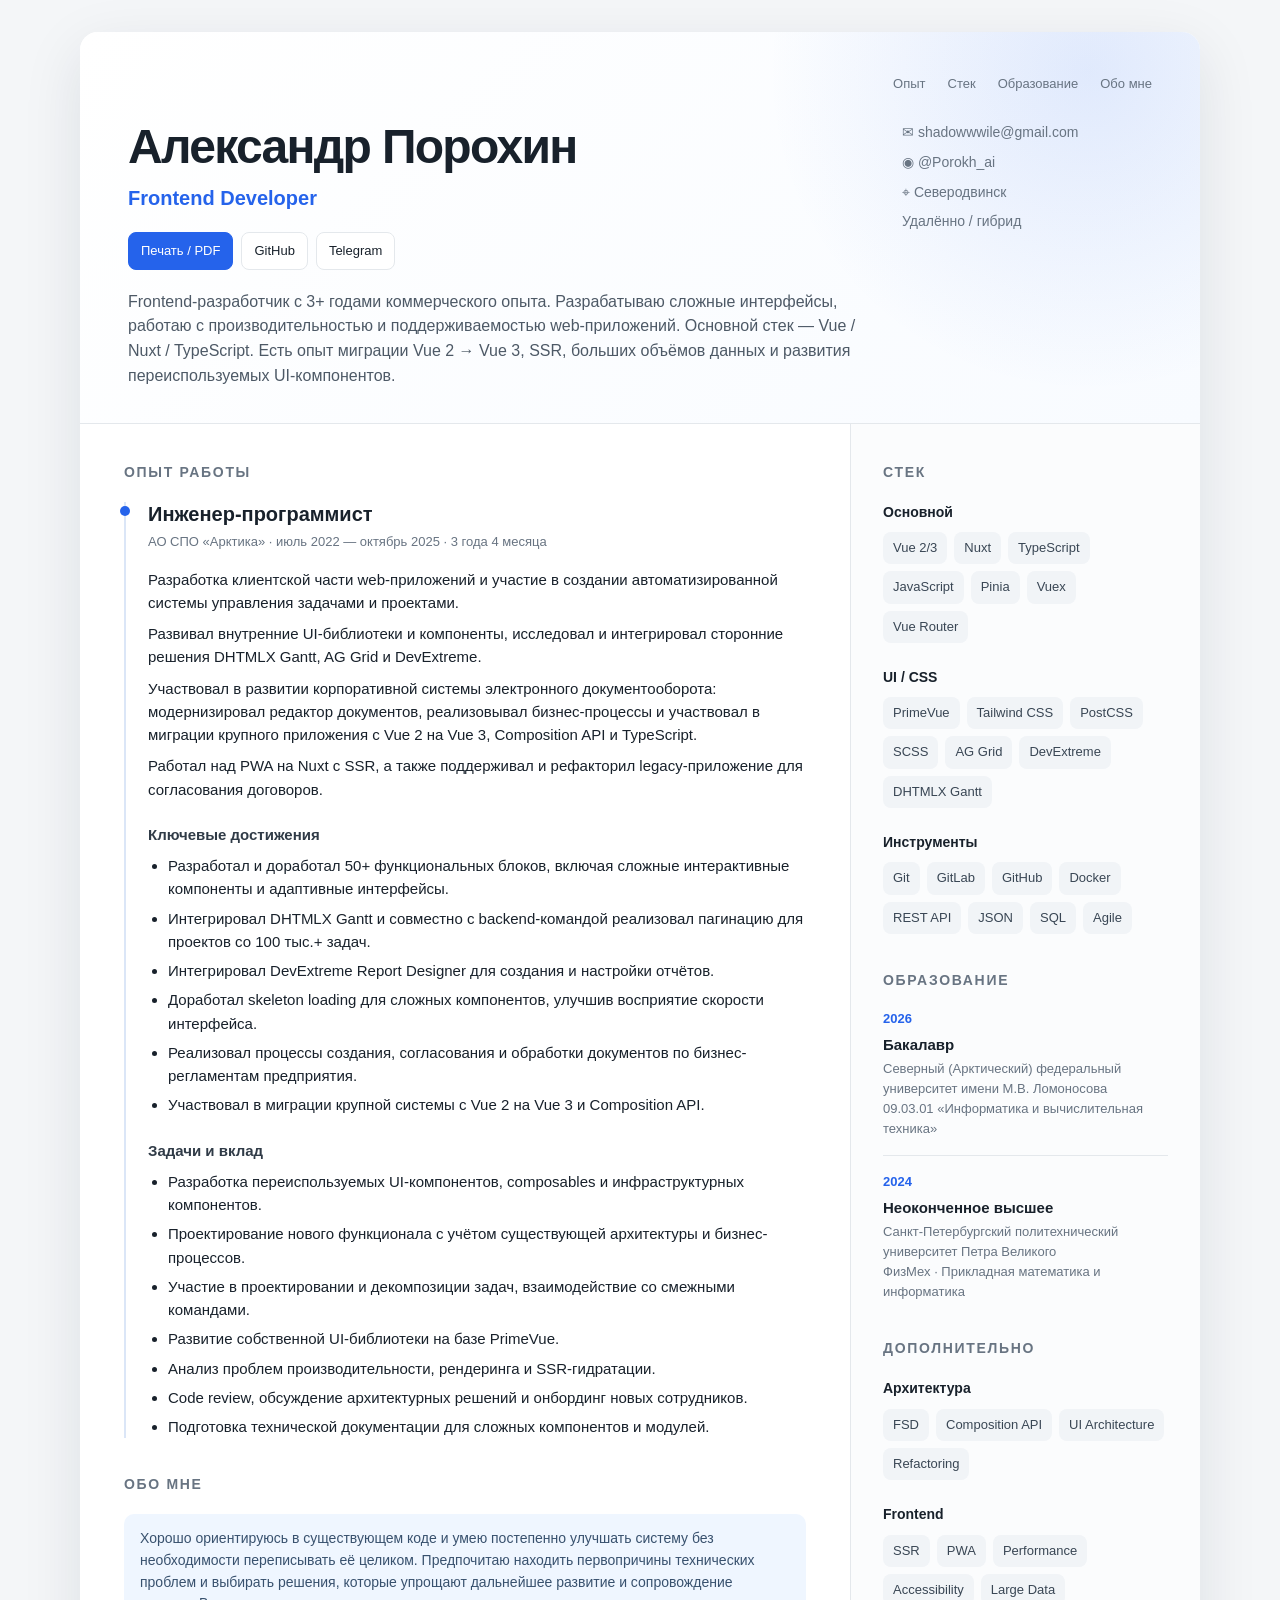
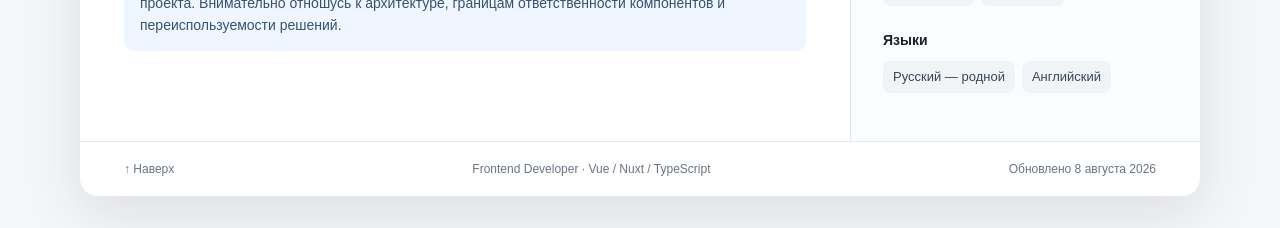
==== index.html @ 139eee92 "Add resume website" ====
<!doctype html>
<html lang="ru">
<head>
<meta charset="utf-8">
<meta name="viewport" content="width=device-width, initial-scale=1">
<meta name="description" content="Резюме Александра Порохина — Frontend Developer, Vue / Nuxt / TypeScript.">
<meta name="theme-color" content="#2563eb">
<meta property="og:title" content="Александр Порохин — Frontend Developer">
<meta property="og:description" content="Frontend Developer с 3+ годами коммерческого опыта. Vue / Nuxt / TypeScript.">
<meta property="og:type" content="website">
<link rel="icon" href="favicon.svg" type="image/svg+xml">
<link rel="stylesheet" href="styles.css">
<title>Александр Порохин — Frontend Developer</title>
</head>
<body>
<div class="page">
  <header id="top">
    <nav class="nav" aria-label="Основная навигация"><a href="#experience">Опыт</a><a href="#skills">Стек</a><a href="#education">Образование</a><a href="#about">Обо мне</a></nav>
    <div class="top">
      <div>
        <h1>Александр Порохин</h1>
        <div class="role">Frontend Developer</div><div class="actions"><button class="btn btn-primary" type="button" onclick="window.print()">Печать / PDF</button><a class="btn" href="https://github.com/" target="_blank" rel="noopener">GitHub</a><a class="btn" href="https://t.me/Porokh_ai" target="_blank" rel="noopener">Telegram</a></div>
        <p class="summary">
          Frontend-разработчик с 3+ годами коммерческого опыта. Разрабатываю сложные
          интерфейсы, работаю с производительностью и поддерживаемостью web-приложений.
          Основной стек — Vue / Nuxt / TypeScript. Есть опыт миграции Vue 2 → Vue 3,
          SSR, больших объёмов данных и развития переиспользуемых UI-компонентов.
        </p>
      </div>
      <div class="contacts">
        <a href="mailto:shadowwwile@gmail.com">✉ shadowwwile@gmail.com</a>
        <a href="https://t.me/Porokh_ai" target="_blank" rel="noopener">◉ @Porokh_ai</a>
        <span>⌖ Северодвинск</span>
        <span>Удалённо / гибрид</span>
      </div>
    </div>
  </header>

  <main>
    <div class="content">
      <section id="experience">
        <h2>Опыт работы</h2>
        <div class="job">
          <h3>Инженер-программист</h3>
          <div class="meta">АО СПО «Арктика» · июль 2022 — октябрь 2025 · 3 года 4 месяца</div>

          <p>
            Разработка клиентской части web-приложений и участие в создании
            автоматизированной системы управления задачами и проектами.
          </p>
          <p>
            Развивал внутренние UI-библиотеки и компоненты, исследовал и интегрировал
            сторонние решения DHTMLX Gantt, AG Grid и DevExtreme.
          </p>
          <p>
            Участвовал в развитии корпоративной системы электронного документооборота:
            модернизировал редактор документов, реализовывал бизнес-процессы и участвовал
            в миграции крупного приложения с Vue 2 на Vue 3, Composition API и TypeScript.
          </p>
          <p>
            Работал над PWA на Nuxt с SSR, а также поддерживал и рефакторил legacy-приложение
            для согласования договоров.
          </p>

          <div class="block">
            <strong>Ключевые достижения</strong>
            <ul>
              <li>Разработал и доработал 50+ функциональных блоков, включая сложные интерактивные компоненты и адаптивные интерфейсы.</li>
              <li>Интегрировал DHTMLX Gantt и совместно с backend-командой реализовал пагинацию для проектов со 100 тыс.+ задач.</li>
              <li>Интегрировал DevExtreme Report Designer для создания и настройки отчётов.</li>
              <li>Доработал skeleton loading для сложных компонентов, улучшив восприятие скорости интерфейса.</li>
              <li>Реализовал процессы создания, согласования и обработки документов по бизнес-регламентам предприятия.</li>
              <li>Участвовал в миграции крупной системы с Vue 2 на Vue 3 и Composition API.</li>
            </ul>
          </div>

          <div class="block">
            <strong>Задачи и вклад</strong>
            <ul>
              <li>Разработка переиспользуемых UI-компонентов, composables и инфраструктурных компонентов.</li>
              <li>Проектирование нового функционала с учётом существующей архитектуры и бизнес-процессов.</li>
              <li>Участие в проектировании и декомпозиции задач, взаимодействие со смежными командами.</li>
              <li>Развитие собственной UI-библиотеки на базе PrimeVue.</li>
              <li>Анализ проблем производительности, рендеринга и SSR-гидратации.</li>
              <li>Code review, обсуждение архитектурных решений и онбординг новых сотрудников.</li>
              <li>Подготовка технической документации для сложных компонентов и модулей.</li>
            </ul>
          </div>
        </div>
      </section>

      <section id="about">
        <h2>Обо мне</h2>
        <div class="note">
          Хорошо ориентируюсь в существующем коде и умею постепенно улучшать систему
          без необходимости переписывать её целиком. Предпочитаю находить первопричины
          технических проблем и выбирать решения, которые упрощают дальнейшее развитие
          и сопровождение проекта. Внимательно отношусь к архитектуре, границам
          ответственности компонентов и переиспользуемости решений.
        </div>
      </section>
    </div>

    <aside>
      <section id="skills">
        <h2>Стек</h2>
        <div class="skill-group">
          <div class="skill-title">Основной</div>
          <div class="tags">
            <span class="tag">Vue 2/3</span><span class="tag">Nuxt</span>
            <span class="tag">TypeScript</span><span class="tag">JavaScript</span>
            <span class="tag">Pinia</span><span class="tag">Vuex</span>
            <span class="tag">Vue Router</span>
          </div>
        </div>
        <div class="skill-group">
          <div class="skill-title">UI / CSS</div>
          <div class="tags">
            <span class="tag">PrimeVue</span><span class="tag">Tailwind CSS</span>
            <span class="tag">PostCSS</span><span class="tag">SCSS</span>
            <span class="tag">AG Grid</span><span class="tag">DevExtreme</span>
            <span class="tag">DHTMLX Gantt</span>
          </div>
        </div>
        <div class="skill-group">
          <div class="skill-title">Инструменты</div>
          <div class="tags">
            <span class="tag">Git</span><span class="tag">GitLab</span>
            <span class="tag">GitHub</span><span class="tag">Docker</span>
            <span class="tag">REST API</span><span class="tag">JSON</span>
            <span class="tag">SQL</span><span class="tag">Agile</span>
          </div>
        </div>
      </section>

      <section id="education">
        <h2>Образование</h2>
        <div class="edu">
          <div class="edu-year">2026</div>
          <div class="edu-title">Бакалавр</div>
          <div class="edu-sub">Северный (Арктический) федеральный университет имени М.В. Ломоносова</div>
          <div class="edu-sub">09.03.01 «Информатика и вычислительная техника»</div>
        </div>
        <div class="edu">
          <div class="edu-year">2024</div>
          <div class="edu-title">Неоконченное высшее</div>
          <div class="edu-sub">Санкт-Петербургский политехнический университет Петра Великого</div>
          <div class="edu-sub">ФизМех · Прикладная математика и информатика</div>
        </div>
      </section>

      <section>
        <h2>Дополнительно</h2>
        <div class="skill-group">
          <div class="skill-title">Архитектура</div>
          <div class="tags">
            <span class="tag">FSD</span><span class="tag">Composition API</span>
            <span class="tag">UI Architecture</span><span class="tag">Refactoring</span>
          </div>
        </div>
        <div class="skill-group">
          <div class="skill-title">Frontend</div>
          <div class="tags">
            <span class="tag">SSR</span><span class="tag">PWA</span>
            <span class="tag">Performance</span><span class="tag">Accessibility</span>
            <span class="tag">Large Data</span>
          </div>
        </div>
        <div class="skill-group">
          <div class="skill-title">Языки</div>
          <div class="tags">
            <span class="tag">Русский — родной</span>
            <span class="tag">Английский</span>
          </div>
        </div>
      </section>
    </aside>
  </main>

  <footer>
    <a href="#top">↑ Наверх</a>    <span>Frontend Developer · Vue / Nuxt / TypeScript</span>
    <span>Обновлено 8 августа 2026</span>
  </footer>
</div>
</body>
</html>
---- styles.css ----
:root {
    --bg: #f4f6f8;
    --paper: #fff;
    --text: #18212b;
    --muted: #687482;
    --line: #e4e8ec;
    --accent: #2563eb;
    --accent-soft: #eff6ff;
    --tag: #f1f4f7;
  }
  * { box-sizing: border-box; }
  html { scroll-behavior: smooth; }
  body {
    margin: 0;
    background: var(--bg);
    color: var(--text);
    font: 15px/1.55 Inter, -apple-system, BlinkMacSystemFont, "Segoe UI", Arial, sans-serif;
  }
  a { color: inherit; text-decoration: none; }
  .page {
    max-width: 1120px;
    margin: 32px auto;
    background: var(--paper);
    box-shadow: 0 18px 60px rgba(20, 32, 48, .10);
    border-radius: 18px;
    overflow: hidden;
  }
  header {
    padding: 42px 48px 34px;
    border-bottom: 1px solid var(--line);
    background:
      radial-gradient(circle at 90% 10%, rgba(37,99,235,.12), transparent 30%),
      linear-gradient(135deg, #fff 0%, #f8fbff 100%);
  }
  .top {
    display: flex;
    justify-content: space-between;
    gap: 32px;
    align-items: flex-start;
  }
  h1 {
    margin: 0;
    font-size: clamp(32px, 5vw, 48px);
    line-height: 1.05;
    letter-spacing: -.035em;
  }
  .role {
    margin-top: 10px;
    color: var(--accent);
    font-size: 20px;
    font-weight: 650;
  }
  .summary {
    max-width: 760px;
    margin: 20px 0 0;
    color: #4d5966;
    font-size: 16px;
  }
  .contacts {
    min-width: 250px;
    display: grid;
    gap: 8px;
    color: var(--muted);
    font-size: 14px;
  }
  .contacts a:hover { color: var(--accent); }
  main {
    display: grid;
    grid-template-columns: minmax(0, 1.65fr) minmax(250px, .75fr);
    gap: 0;
  }
  .content { padding: 38px 44px 48px; }
  aside {
    padding: 38px 32px 48px;
    background: #fbfcfd;
    border-left: 1px solid var(--line);
  }
  section { margin-bottom: 36px; }
  section:last-child { margin-bottom: 0; }
  h2 {
    margin: 0 0 18px;
    font-size: 14px;
    text-transform: uppercase;
    letter-spacing: .12em;
    color: var(--muted);
  }
  h3 { margin: 0; font-size: 20px; line-height: 1.25; }
  .job {
    position: relative;
    padding-left: 22px;
    border-left: 2px solid #dbe6f7;
  }
  .job:before {
    content: "";
    position: absolute;
    left: -6px;
    top: 4px;
    width: 10px;
    height: 10px;
    border-radius: 50%;
    background: var(--accent);
  }
  .meta {
    margin: 5px 0 16px;
    color: var(--muted);
    font-size: 13px;
  }
  .job p { margin: 8px 0; }
  ul { margin: 8px 0 0; padding-left: 20px; }
  li { margin: 6px 0; }
  .block { margin-top: 22px; }
  .block strong { color: #303b47; }
  .tags {
    display: flex;
    flex-wrap: wrap;
    gap: 7px;
  }
  .tag {
    padding: 6px 10px;
    background: var(--tag);
    border-radius: 8px;
    color: #394654;
    font-size: 13px;
  }
  .skill-group { margin-bottom: 24px; }
  .skill-group:last-child { margin-bottom: 0; }
  .skill-title {
    margin-bottom: 9px;
    font-weight: 650;
    font-size: 14px;
  }
  .edu {
    padding-bottom: 16px;
    margin-bottom: 16px;
    border-bottom: 1px solid var(--line);
  }
  .edu:last-child { border-bottom: 0; margin-bottom: 0; padding-bottom: 0; }
  .edu-year { color: var(--accent); font-size: 13px; font-weight: 650; }
  .edu-title { font-weight: 650; margin: 3px 0; }
  .edu-sub { color: var(--muted); font-size: 13px; }
  .note {
    padding: 14px 16px;
    background: var(--accent-soft);
    border-radius: 10px;
    color: #38516e;
    font-size: 14px;
  }
  footer {
    padding: 18px 44px;
    border-top: 1px solid var(--line);
    color: var(--muted);
    font-size: 12px;
    display: flex;
    justify-content: space-between;
    gap: 20px;
  }
  @media (max-width: 820px) {
    .page { margin: 0; border-radius: 0; }
    header { padding: 30px 24px; }
    .top { flex-direction: column; }
    .contacts { min-width: 0; }
    main { grid-template-columns: 1fr; }
    aside { border-left: 0; border-top: 1px solid var(--line); padding: 30px 24px 40px; }
    .content { padding: 30px 24px 40px; }
    footer { padding: 18px 24px; }
  }
  @media print {
    @page { size: A4; margin: 10mm; }
    body { background: #fff; font-size: 11px; }
    .page { margin: 0; max-width: none; box-shadow: none; border-radius: 0; }
    header { padding: 22px 28px 18px; }
    .content { padding: 24px 28px 28px; }
    aside { padding: 24px 22px 28px; }
    footer { padding: 12px 28px; }
    h1 { font-size: 32px; }
    .role { font-size: 16px; }
    .summary { font-size: 12px; margin-top: 12px; }
    section { margin-bottom: 22px; }
    h2 { margin-bottom: 10px; }
    h3 { font-size: 15px; }
    .block { margin-top: 12px; }
    li { margin: 3px 0; }
    .tag { padding: 3px 6px; }
    a { text-decoration: none; }
  }

.nav{display:flex;justify-content:flex-end;gap:22px;margin-bottom:28px;font-size:13px;color:var(--muted)}
.nav a:hover{color:var(--accent)}
.actions{display:flex;flex-wrap:wrap;gap:8px;margin-top:18px}
.btn{display:inline-flex;align-items:center;justify-content:center;padding:8px 12px;border:1px solid var(--line);border-radius:8px;background:#fff;color:var(--text);font-size:13px;cursor:pointer}
.btn:hover{border-color:#b9c7d8;color:var(--accent)}
.btn-primary{border-color:var(--accent);background:var(--accent);color:#fff}
.btn-primary:hover{color:#fff;background:#1d4ed8}
@media(max-width:820px){.nav{justify-content:flex-start;overflow:auto;white-space:nowrap}.actions{margin-top:14px}}
@media print{.nav,.actions{display:none}.page{margin:0}.nav a{display:none}}
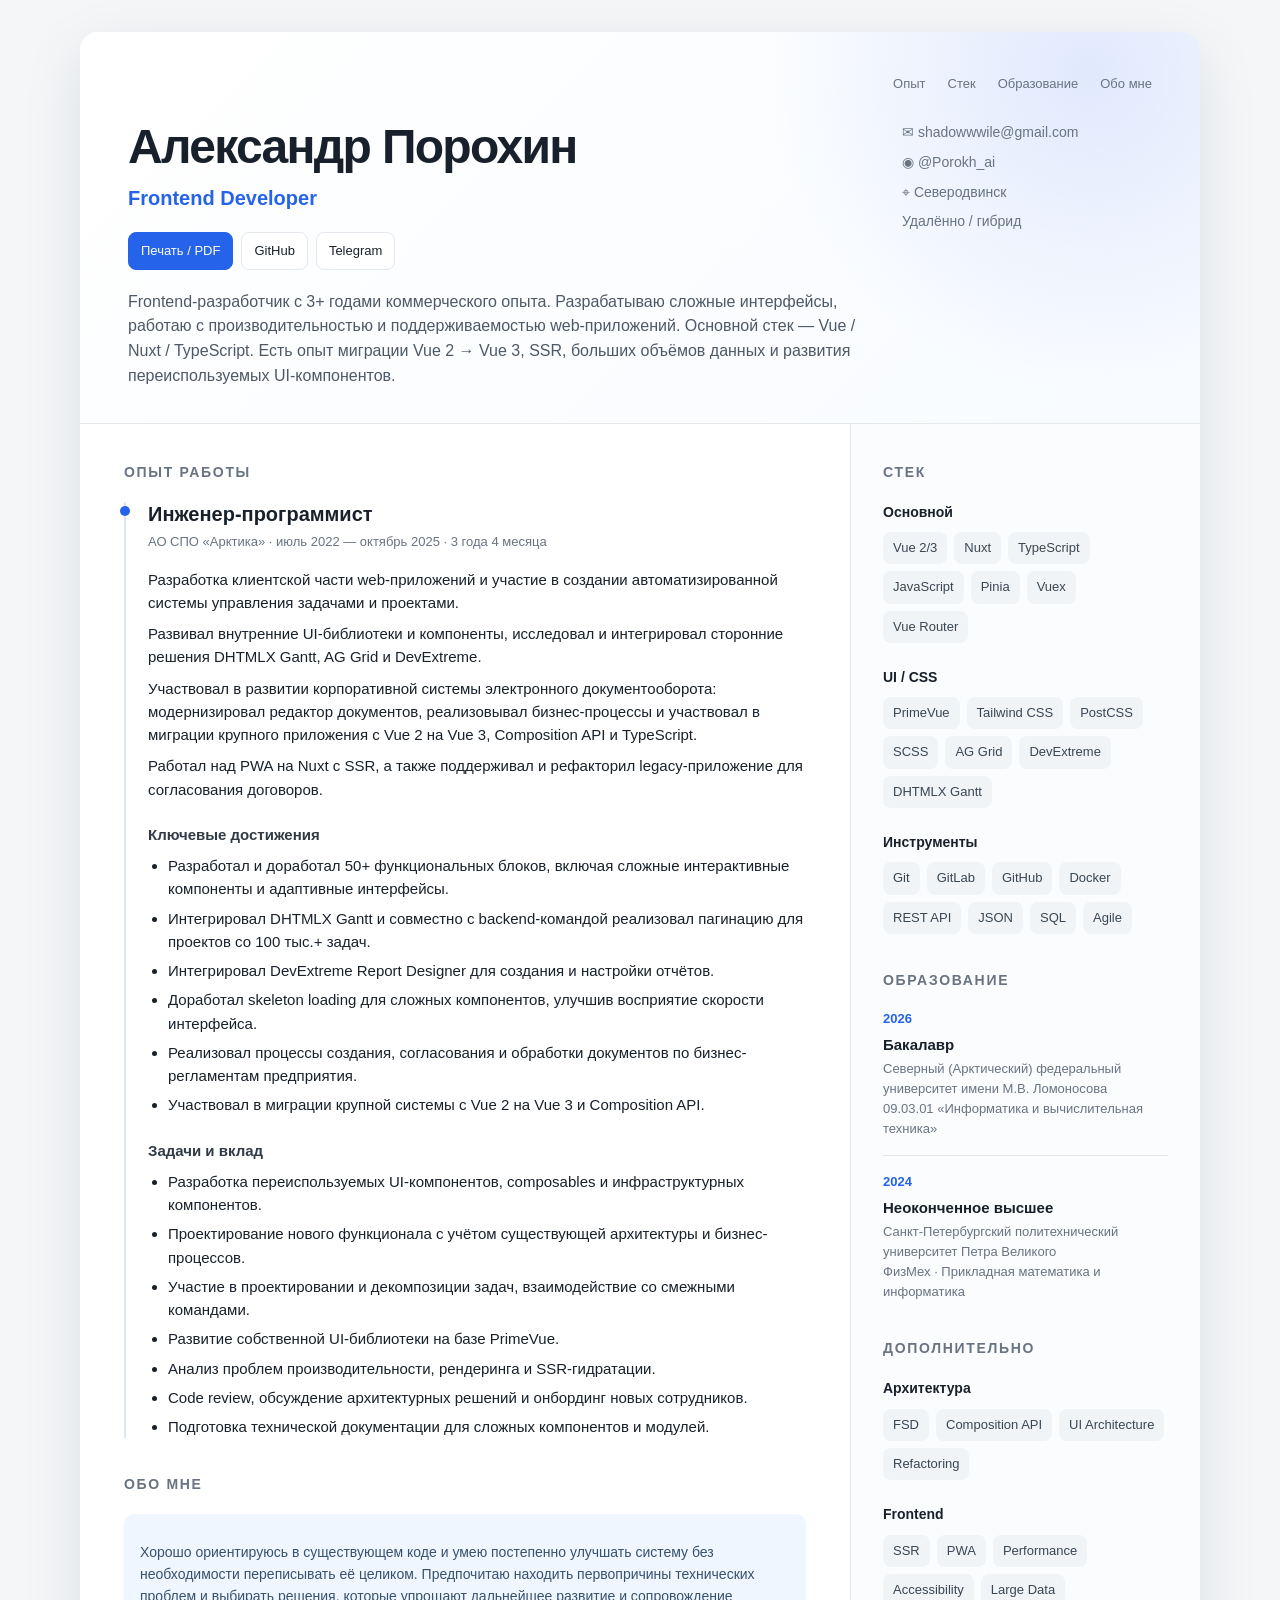
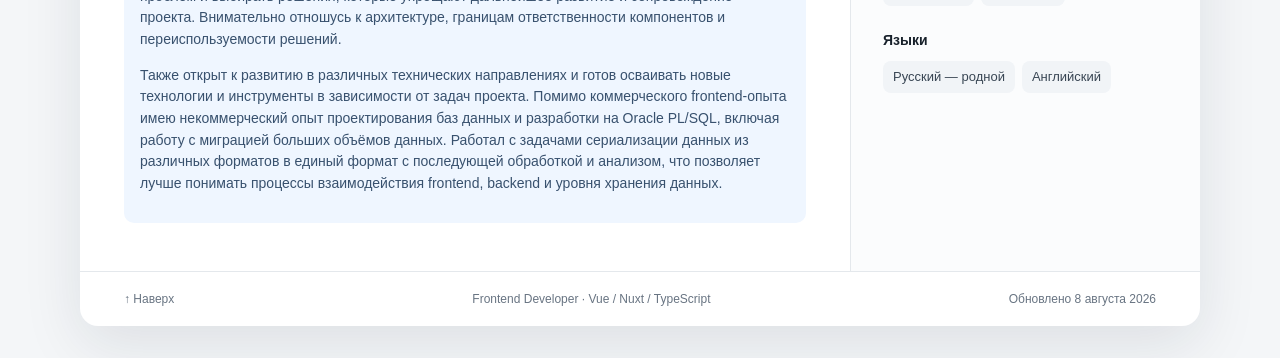
==== commit b99c3558: "Update additional information" ====
--- a/index.html
+++ b/index.html
@@ -19,7 +19,7 @@
     <div class="top">
       <div>
         <h1>Александр Порохин</h1>
-        <div class="role">Frontend Developer</div><div class="actions"><button class="btn btn-primary" type="button" onclick="window.print()">Печать / PDF</button><a class="btn" href="https://github.com/" target="_blank" rel="noopener">GitHub</a><a class="btn" href="https://t.me/Porokh_ai" target="_blank" rel="noopener">Telegram</a></div>
+        <div class="role">Frontend Developer</div><div class="actions"><button class="btn btn-primary" type="button" onclick="window.print()">Печать / PDF</button><a class="btn" href="https://github.com/PorokhAI" target="_blank" rel="noopener">GitHub</a><a class="btn" href="https://t.me/Porokh_ai" target="_blank" rel="noopener">Telegram</a></div>
         <p class="summary">
           Frontend-разработчик с 3+ годами коммерческого опыта. Разрабатываю сложные
           интерфейсы, работаю с производительностью и поддерживаемостью web-приложений.
@@ -92,11 +92,21 @@
       <section id="about">
         <h2>Обо мне</h2>
         <div class="note">
-          Хорошо ориентируюсь в существующем коде и умею постепенно улучшать систему
-          без необходимости переписывать её целиком. Предпочитаю находить первопричины
-          технических проблем и выбирать решения, которые упрощают дальнейшее развитие
-          и сопровождение проекта. Внимательно отношусь к архитектуре, границам
-          ответственности компонентов и переиспользуемости решений.
+          <p>
+            Хорошо ориентируюсь в существующем коде и умею постепенно улучшать систему
+            без необходимости переписывать её целиком. Предпочитаю находить первопричины
+            технических проблем и выбирать решения, которые упрощают дальнейшее развитие
+            и сопровождение проекта. Внимательно отношусь к архитектуре, границам
+            ответственности компонентов и переиспользуемости решений.
+          </p>
+          <p>
+            Также открыт к развитию в различных технических направлениях и готов осваивать
+            новые технологии и инструменты в зависимости от задач проекта. Помимо коммерческого
+            frontend-опыта имею некоммерческий опыт проектирования баз данных и разработки на
+            Oracle PL/SQL, включая работу с миграцией больших объёмов данных. Работал с задачами
+            сериализации данных из различных форматов в единый формат с последующей обработкой и анализом,
+            что позволяет лучше понимать процессы взаимодействия frontend, backend и уровня хранения данных.
+          </p>
         </div>
       </section>
     </div>
